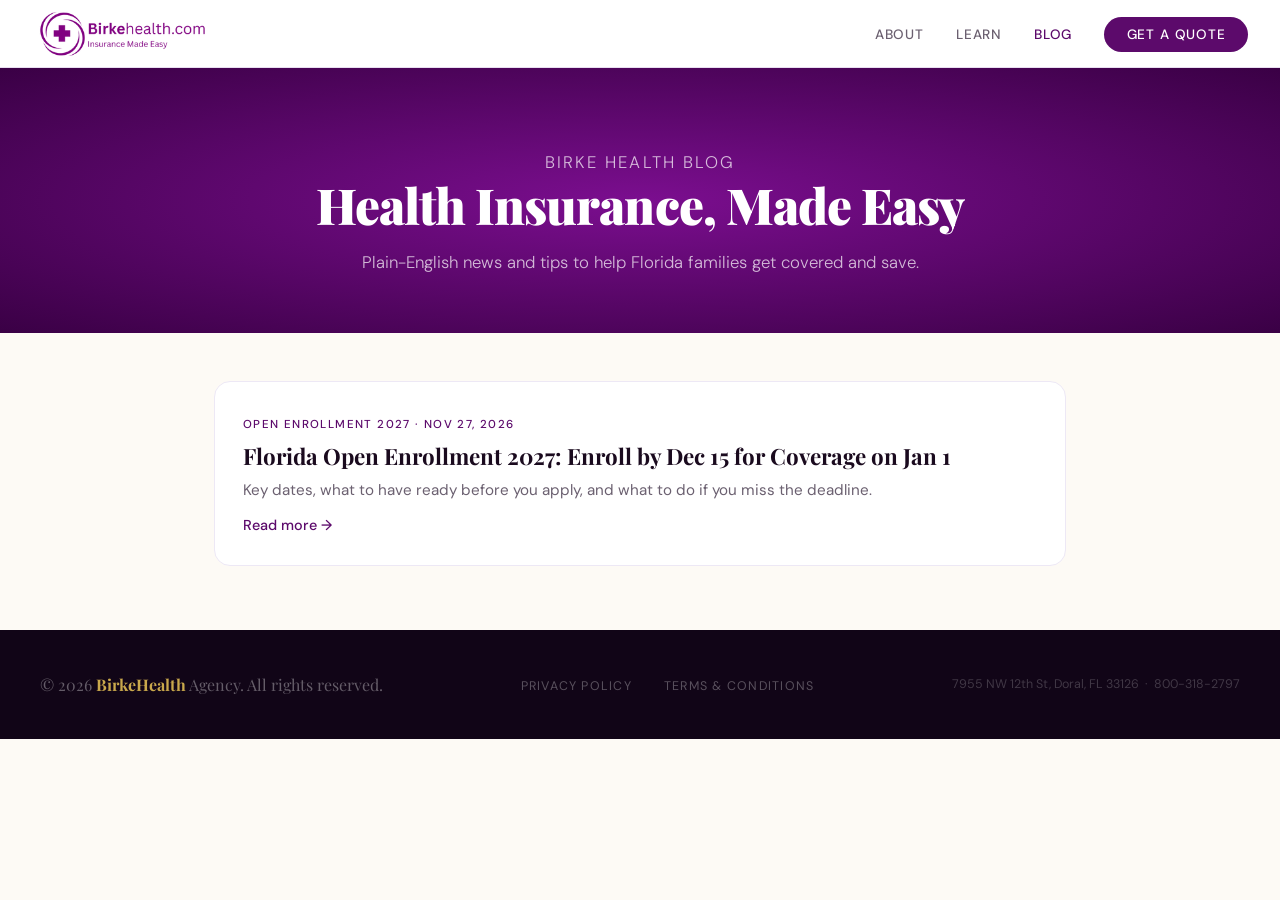
==== blog/index.html @ 6aa87f90 "Add blog with first article: Florida Open Enrollment 2027 deadlines - /blog/ index + article (dates " ====
<!DOCTYPE html>
<html lang="en">
<head>
  <meta charset="UTF-8">
  <meta name="viewport" content="width=device-width, initial-scale=1.0">
  <title>Health Insurance Blog: ACA Tips for Florida | Birke Health</title>
  <meta name="description" content="Plain-English health insurance news and tips for Florida families: Open Enrollment deadlines, saving on ACA plans, and how to get covered.">
  <link rel="canonical" href="https://birkehealth.com/blog/">
  <meta property="og:type" content="website">
  <meta property="og:site_name" content="Birke Health Agency">
  <meta property="og:locale" content="en_US">
  <meta property="og:url" content="https://birkehealth.com/blog/">
  <meta property="og:title" content="Health Insurance Blog: ACA Tips for Florida | Birke Health">
  <meta property="og:description" content="Plain-English health insurance news and tips for Florida families.">
  <meta property="og:image" content="https://birkehealth.com/og-image.png">
  <meta property="og:image:width" content="1200">
  <meta property="og:image:height" content="630">
  <meta name="twitter:card" content="summary_large_image">
  <link rel="preconnect" href="https://fonts.googleapis.com">
  <link rel="preconnect" href="https://fonts.gstatic.com" crossorigin>
  <link href="https://fonts.googleapis.com/css2?family=Playfair+Display:wght@700;900&family=DM+Sans:wght@300;400;500;700&display=swap" rel="stylesheet">
  <link rel="stylesheet" href="blog.css">
  <script src="../tracking.js"></script>
</head>
<body>

  <nav class="site-nav">
    <a href="/" class="nav-logo-img"><img src="../logo.webp" alt="Birkehealth.com – Insurance Made Easy"></a>
    <ul class="nav-links" id="navLinks">
      <li><a href="../about-us.html">About</a></li>
      <li><a href="../learn.html">Learn</a></li>
      <li><a href="./" class="active">Blog</a></li>
      <li><a href="/#quote" class="nav-cta">Get a Quote</a></li>
    </ul>
    <button class="hamburger" aria-label="Menu" id="menuBtn"><span></span><span></span><span></span></button>
  </nav>

  <header class="page-hero">
    <p class="page-hero-label">Birke Health Blog</p>
    <h1>Health Insurance, Made Easy</h1>
    <p>Plain-English news and tips to help Florida families get covered and save.</p>
  </header>

  <main class="post-list">
    <!-- Newest post first -->
    <a class="post-card" href="open-enrollment-2027-florida-deadlines.html">
      <span class="tag">Open Enrollment 2027 · Nov 27, 2026</span>
      <h2>Florida Open Enrollment 2027: Enroll by Dec 15 for Coverage on Jan 1</h2>
      <p>Key dates, what to have ready before you apply, and what to do if you miss the deadline.</p>
      <span class="more">Read more →</span>
    </a>
  </main>

  <footer>
    <div class="footer-inner">
      <p class="footer-brand">© 2026 <strong>BirkeHealth</strong> Agency. All rights reserved.</p>
      <ul class="footer-links">
        <li><a href="../privacy-policy.html">Privacy Policy</a></li>
        <li><a href="../terms-and-conditions.html">Terms &amp; Conditions</a></li>
      </ul>
      <p class="footer-copy">7955 NW 12th St, Doral, FL 33126 &nbsp;·&nbsp; <a href="tel:8003182797">800-318-2797</a></p>
    </div>
  </footer>

  <script>
    document.getElementById('menuBtn').addEventListener('click', function () {
      document.getElementById('navLinks').classList.toggle('open');
    });
  </script>
</body>
</html>
---- blog/blog.css ----
/* Birke Health — blog styles (shared by /blog/ pages) */
:root {
  --plum: #5C0A6B; --plum-light: #7B0E8F; --plum-pale: #f3e8f7;
  --gold: #C9A84C; --gold-light: #f0d88a; --cream: #FDFAF5; --ink: #1A0A1E; --muted: #6B6070; --white: #ffffff;
  --font-display: 'Playfair Display', Georgia, serif;
  --font-body: 'DM Sans', sans-serif;
}
*, *::before, *::after { box-sizing: border-box; margin: 0; padding: 0; }
html { scroll-behavior: smooth; }
body { font-family: var(--font-body); background: var(--cream); color: var(--ink); font-size: 17px; line-height: 1.7; }

/* NAV */
.site-nav { position: sticky; top: 0; z-index: 100; background: var(--white); border-bottom: 1px solid #e8dff0; padding: 0 2rem; display: flex; align-items: center; justify-content: space-between; height: 68px; }
.nav-logo-img img { height: 48px; width: auto; display: block; }
.nav-links { display: flex; gap: 2rem; list-style: none; }
.nav-links a { text-decoration: none; color: var(--muted); font-size: 0.85rem; font-weight: 500; letter-spacing: 0.06em; text-transform: uppercase; transition: color 0.2s; }
.nav-links a:hover, .nav-links a.active { color: var(--plum); }
.nav-cta { background: var(--plum); color: var(--white) !important; padding: 0.55rem 1.4rem; border-radius: 50px; }
.nav-cta:hover { background: var(--plum-light); }
.hamburger { display: none; background: none; border: none; cursor: pointer; padding: 0.5rem; flex-direction: column; gap: 5px; }
.hamburger span { display: block; width: 24px; height: 2px; background: var(--plum); }

/* HERO */
.page-hero { background: radial-gradient(ellipse at 50% 50%, #7B0E8F 0%, #3a0045 100%); padding: 4rem 2rem 3.5rem; text-align: center; }
.page-hero-label { display: inline-flex; align-items: center; gap: 0.5rem; font-size: 0.75rem; font-weight: 500; letter-spacing: 0.12em; text-transform: uppercase; color: var(--gold); margin-bottom: 1rem; }
.page-hero h1 { font-family: var(--font-display); font-size: clamp(2rem, 4.2vw, 3.1rem); font-weight: 900; color: var(--white); letter-spacing: -0.02em; line-height: 1.12; max-width: 900px; margin: 0 auto; }
.page-hero p { color: rgba(255,255,255,0.72); font-size: 1.05rem; font-weight: 300; margin: 1rem auto 0; max-width: 620px; }
.page-hero .meta { font-size: 0.85rem; color: rgba(255,255,255,0.55); margin-top: 1.25rem; }

/* ARTICLE */
.article { max-width: 760px; margin: 0 auto; padding: 3rem 1.5rem 2rem; }
.article h2 { font-family: var(--font-display); font-size: clamp(1.45rem, 2.6vw, 1.9rem); font-weight: 900; color: var(--ink); letter-spacing: -0.02em; line-height: 1.2; margin: 2.75rem 0 1rem; }
.article h3 { font-family: var(--font-display); font-size: 1.15rem; color: var(--plum); margin: 1.75rem 0 0.5rem; }
.article p { margin-bottom: 1.1rem; color: #2e2433; }
.article ul, .article ol { margin: 0 0 1.25rem 1.3rem; color: #2e2433; }
.article li { margin-bottom: 0.45rem; }
.article a { color: var(--plum); }
.article strong { color: var(--ink); }

.answer-box { background: var(--white); border: 1px solid #e3d3ec; border-left: 5px solid var(--gold); border-radius: 12px; padding: 1.4rem 1.5rem; margin: 0 0 2rem; }
.answer-box .label { font-size: 0.72rem; letter-spacing: 0.14em; text-transform: uppercase; color: var(--plum); font-weight: 500; margin-bottom: 0.4rem; }
.answer-box p:last-child { margin-bottom: 0; }

.dates { width: 100%; border-collapse: collapse; margin: 0.5rem 0 1.5rem; background: var(--white); border-radius: 12px; overflow: hidden; box-shadow: 0 2px 14px rgba(92,10,107,0.06); }
.dates th, .dates td { padding: 0.85rem 1rem; text-align: left; border-bottom: 1px solid #efe7f3; vertical-align: top; }
.dates th { background: var(--plum); color: var(--white); font-weight: 500; font-size: 0.85rem; letter-spacing: 0.04em; }
.dates td:first-child { font-weight: 700; color: var(--plum); white-space: nowrap; }
.dates tr.hl td { background: #fbf5e6; }

.inline-cta { background: var(--plum-pale); border: 1px solid #ddc8ea; border-radius: 14px; padding: 1.4rem 1.5rem; margin: 2rem 0; display: flex; flex-wrap: wrap; align-items: center; justify-content: space-between; gap: 1rem; }
.inline-cta p { margin: 0; font-weight: 500; color: var(--ink); }
.btn-gold { display: inline-flex; align-items: center; gap: 0.5rem; background: var(--gold); color: var(--ink) !important; padding: 0.8rem 1.6rem; border-radius: 50px; font-weight: 700; font-size: 0.95rem; text-decoration: none; box-shadow: 0 4px 20px rgba(201,168,76,0.3); }
.btn-gold:hover { transform: translateY(-2px); }

.faq details { background: var(--white); border: 1px solid #ede8f5; border-radius: 12px; margin-bottom: 0.75rem; padding: 0 1.25rem; }
.faq summary { cursor: pointer; padding: 1rem 0; font-weight: 500; color: var(--ink); list-style: none; display: flex; justify-content: space-between; gap: 1rem; }
.faq summary::after { content: '+'; color: var(--plum); font-size: 1.3rem; line-height: 1; }
.faq details[open] summary::after { content: '–'; }
.faq details p { padding-bottom: 1rem; margin: 0; color: var(--muted); }

.sources { font-size: 0.88rem; color: var(--muted); border-top: 1px solid #e8dff0; margin-top: 2.5rem; padding-top: 1.25rem; }
.sources ul { margin-left: 1.1rem; }
.disclaimer { font-size: 0.82rem; color: var(--muted); margin-top: 1rem; }

/* BLOG INDEX */
.post-list { max-width: 900px; margin: 0 auto; padding: 3rem 1.5rem 4rem; display: grid; gap: 1.25rem; }
.post-card { display: block; background: var(--white); border: 1px solid #ede8f5; border-radius: 16px; padding: 1.6rem 1.75rem; text-decoration: none; color: var(--ink); transition: transform 0.2s, box-shadow 0.2s, border-color 0.2s; }
.post-card:hover { transform: translateY(-3px); box-shadow: 0 12px 32px rgba(92,10,107,0.1); border-color: var(--plum); }
.post-card .tag { font-size: 0.72rem; letter-spacing: 0.12em; text-transform: uppercase; color: var(--plum); font-weight: 500; }
.post-card h2 { font-family: var(--font-display); font-size: 1.4rem; line-height: 1.25; margin: 0.35rem 0 0.5rem; }
.post-card p { color: var(--muted); font-size: 0.95rem; }
.post-card .more { color: var(--plum); font-weight: 500; font-size: 0.9rem; margin-top: 0.6rem; display: inline-block; }

/* QUOTE SECTION (dark) */
section.contact-section { background: var(--ink); padding: 4.5rem 1.5rem; }
.quote-wrap { max-width: 720px; margin: 0 auto; scroll-margin-top: 90px; }
.quote-title { font-family: var(--font-display); font-size: 1.9rem; color: var(--white); margin-bottom: 0.4rem; }
.quote-intro { color: rgba(255,255,255,0.6); font-size: 0.95rem; margin-bottom: 1.5rem; }
.contact-form { display: flex; flex-direction: column; gap: 1.1rem; }
.form-row { display: grid; grid-template-columns: 1fr 1fr; gap: 1rem; }
.form-group { display: flex; flex-direction: column; gap: 0.4rem; }
.form-group label { font-size: 0.75rem; font-weight: 500; letter-spacing: 0.08em; text-transform: uppercase; color: rgba(255,255,255,0.55); }
.form-group input, .form-group select { background: rgba(255,255,255,0.06); border: 1px solid rgba(255,255,255,0.14); border-radius: 10px; padding: 0.8rem 1rem; color: var(--white); font-family: var(--font-body); font-size: 0.95rem; outline: none; }
.form-group input::placeholder { color: rgba(255,255,255,0.25); }
.form-group input:focus, .form-group select:focus { border-color: var(--gold); }
.form-group select option { color: var(--ink); }
.form-group input[type="date"] { color-scheme: dark; }
.quote-consent label { display: flex; gap: 0.75rem; align-items: flex-start; font-size: 0.75rem; line-height: 1.55; color: rgba(255,255,255,0.6); cursor: pointer; }
.quote-consent strong { color: rgba(255,255,255,0.85); }
.quote-consent input { margin-top: 0.2rem; width: 18px; height: 18px; flex-shrink: 0; accent-color: var(--gold); }
.has-error input, .has-error select { border-color: #ff8a80 !important; }
.field-error { color: #ff8a80; font-size: 0.8rem; }
.quote-consent .field-error { display: block; margin: 0.4rem 0 0 1.9rem; }
.quote-status { color: #ff8a80; font-size: 0.9rem; min-height: 1em; }
.btn-form { display: inline-flex; align-items: center; justify-content: center; gap: 0.5rem; background: var(--gold); color: var(--ink); padding: 0.9rem 2rem; border-radius: 50px; font-weight: 700; font-size: 0.95rem; border: none; cursor: pointer; font-family: var(--font-body); align-self: flex-start; box-shadow: 0 4px 20px rgba(201,168,76,0.3); }
.btn-form:disabled { opacity: 0.6; cursor: wait; }
.quote-form[hidden] { display: none !important; }
.quote-hp { position: absolute; left: -10000px; width: 1px; height: 1px; overflow: hidden; }
.form-success { display: none; background: rgba(201,168,76,0.12); border: 1px solid var(--gold); border-radius: 12px; padding: 1.2rem; color: var(--gold); text-align: center; }
.quote-success:not([hidden]) { display: block; }
.quote-success a { color: var(--gold-light); }

/* FOOTER */
footer { background: #110517; padding: 2.5rem 2rem; }
.footer-inner { max-width: 1200px; margin: 0 auto; display: flex; flex-wrap: wrap; align-items: center; justify-content: space-between; gap: 1.5rem; }
.footer-brand { font-family: var(--font-display); font-size: 1rem; color: rgba(255,255,255,0.35); }
.footer-brand strong { color: var(--gold); }
.footer-links { display: flex; gap: 2rem; list-style: none; }
.footer-links a { font-size: 0.78rem; text-transform: uppercase; letter-spacing: 0.1em; color: rgba(255,255,255,0.3); text-decoration: none; }
.footer-links a:hover { color: var(--gold); }
.footer-copy { font-size: 0.78rem; color: rgba(255,255,255,0.2); }
.footer-copy a { color: inherit; text-decoration: none; }

@media (max-width: 760px) {
  .nav-links { display: none; }
  .nav-links.open { display: flex; flex-direction: column; position: absolute; top: 68px; left: 0; right: 0; background: #fff; padding: 1.5rem 2rem; border-bottom: 1px solid #ede8f5; gap: 1.2rem; }
  .hamburger { display: flex; }
  .form-row { grid-template-columns: 1fr; }
  .footer-inner { flex-direction: column; text-align: center; }
  .dates td:first-child { white-space: normal; }
}
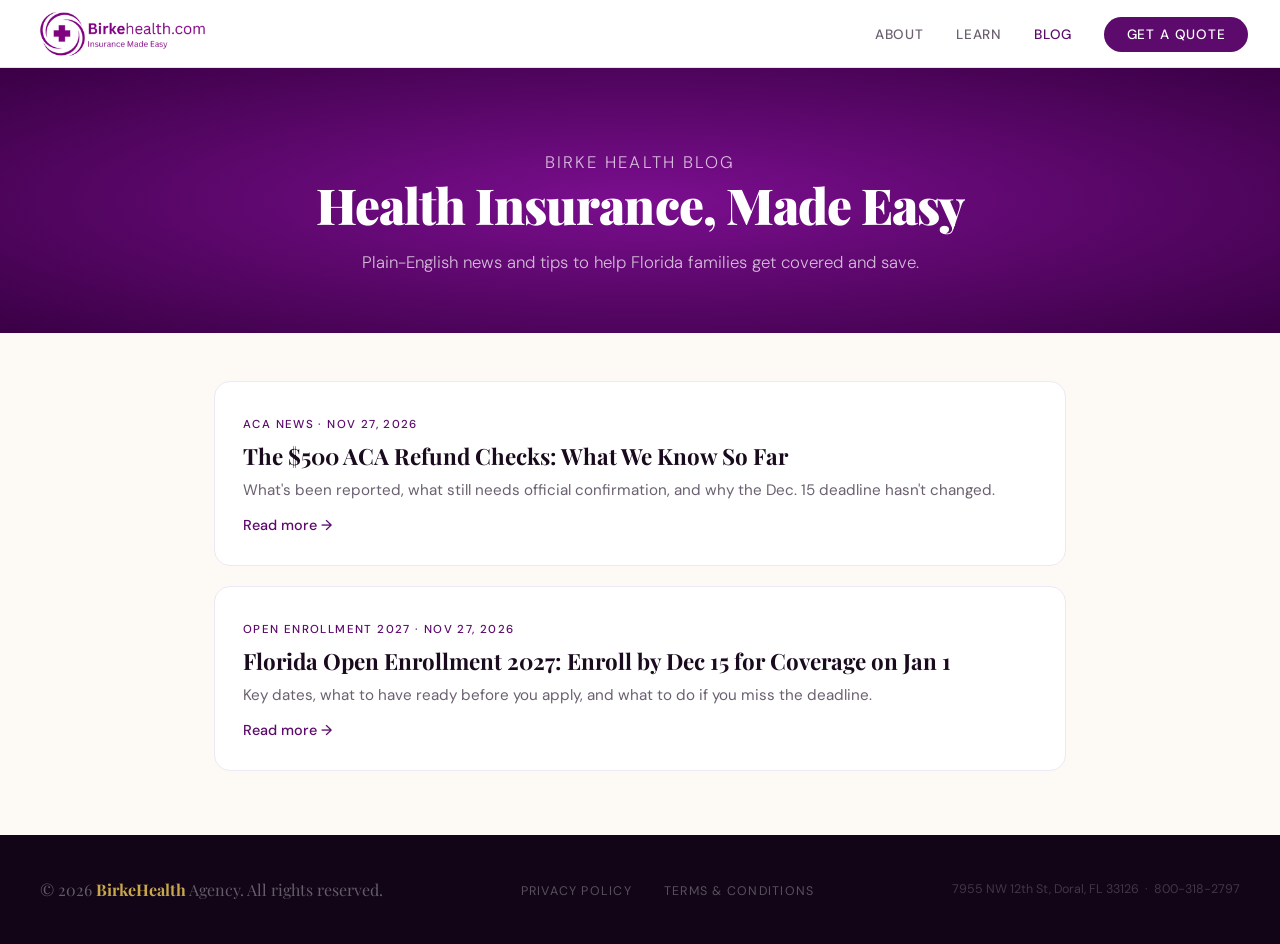
==== commit 42032e08: "Add blog article: $500 ACA refund checks — what we know so far Co-Authored-By: Claude Opus 5.5 <nore" ====
--- a/blog/index.html
+++ b/blog/index.html
@@ -43,6 +43,12 @@
 
   <main class="post-list">
     <!-- Newest post first -->
+    <a class="post-card" href="aca-refund-checks-2026.html">
+      <span class="tag">ACA News · Nov 27, 2026</span>
+      <h2>The $500 ACA Refund Checks: What We Know So Far</h2>
+      <p>What's been reported, what still needs official confirmation, and why the Dec. 15 deadline hasn't changed.</p>
+      <span class="more">Read more →</span>
+    </a>
     <a class="post-card" href="open-enrollment-2027-florida-deadlines.html">
       <span class="tag">Open Enrollment 2027 · Nov 27, 2026</span>
       <h2>Florida Open Enrollment 2027: Enroll by Dec 15 for Coverage on Jan 1</h2>
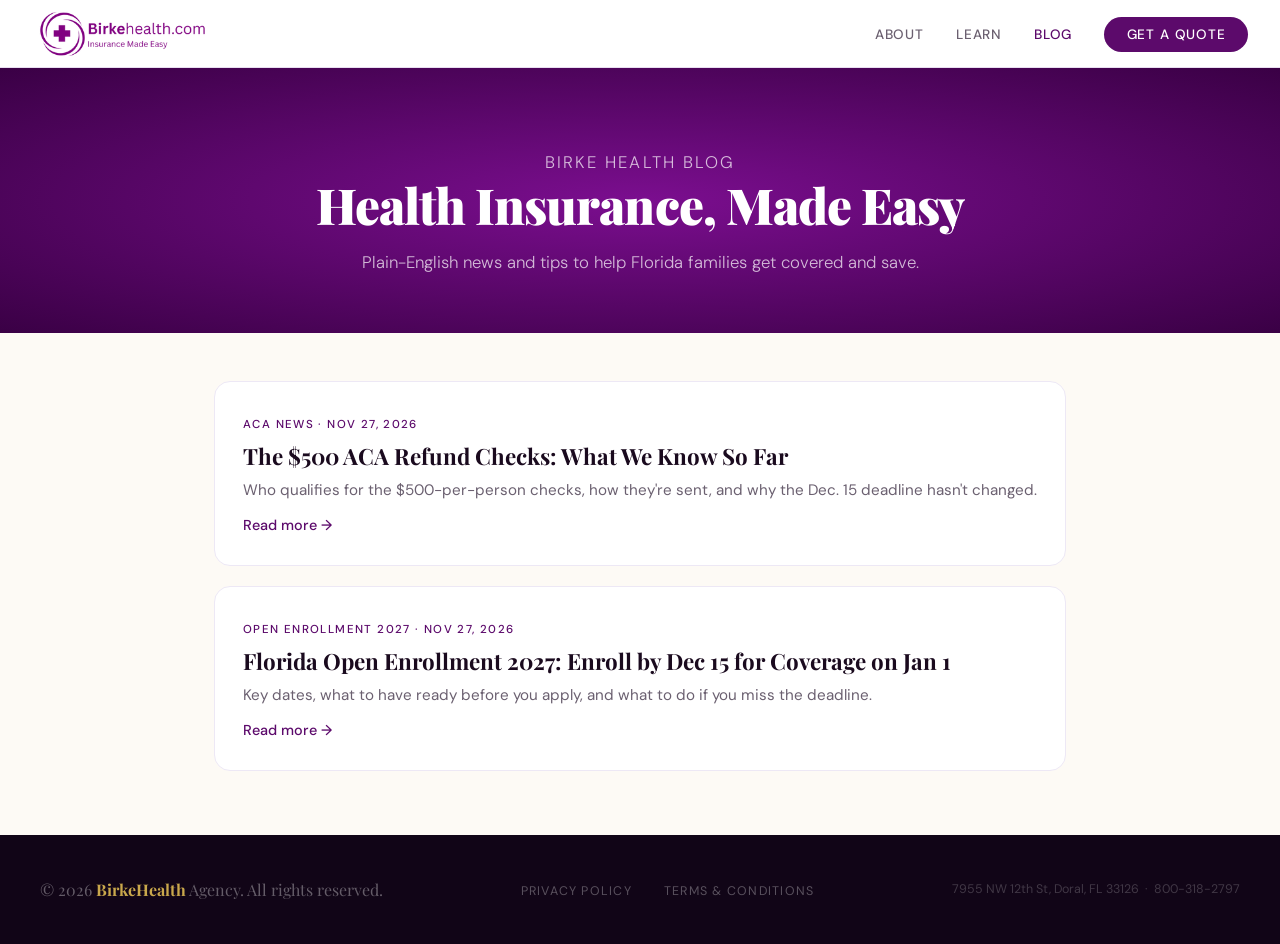
==== commit 4f151754: "Update $500 ACA refund article with confirmed details Add eligibility, amount, states, and mailing d" ====
--- a/blog/index.html
+++ b/blog/index.html
@@ -46,7 +46,7 @@
     <a class="post-card" href="aca-refund-checks-2026.html">
       <span class="tag">ACA News · Nov 27, 2026</span>
       <h2>The $500 ACA Refund Checks: What We Know So Far</h2>
-      <p>What's been reported, what still needs official confirmation, and why the Dec. 15 deadline hasn't changed.</p>
+      <p>Who qualifies for the $500-per-person checks, how they're sent, and why the Dec. 15 deadline hasn't changed.</p>
       <span class="more">Read more →</span>
     </a>
     <a class="post-card" href="open-enrollment-2027-florida-deadlines.html">
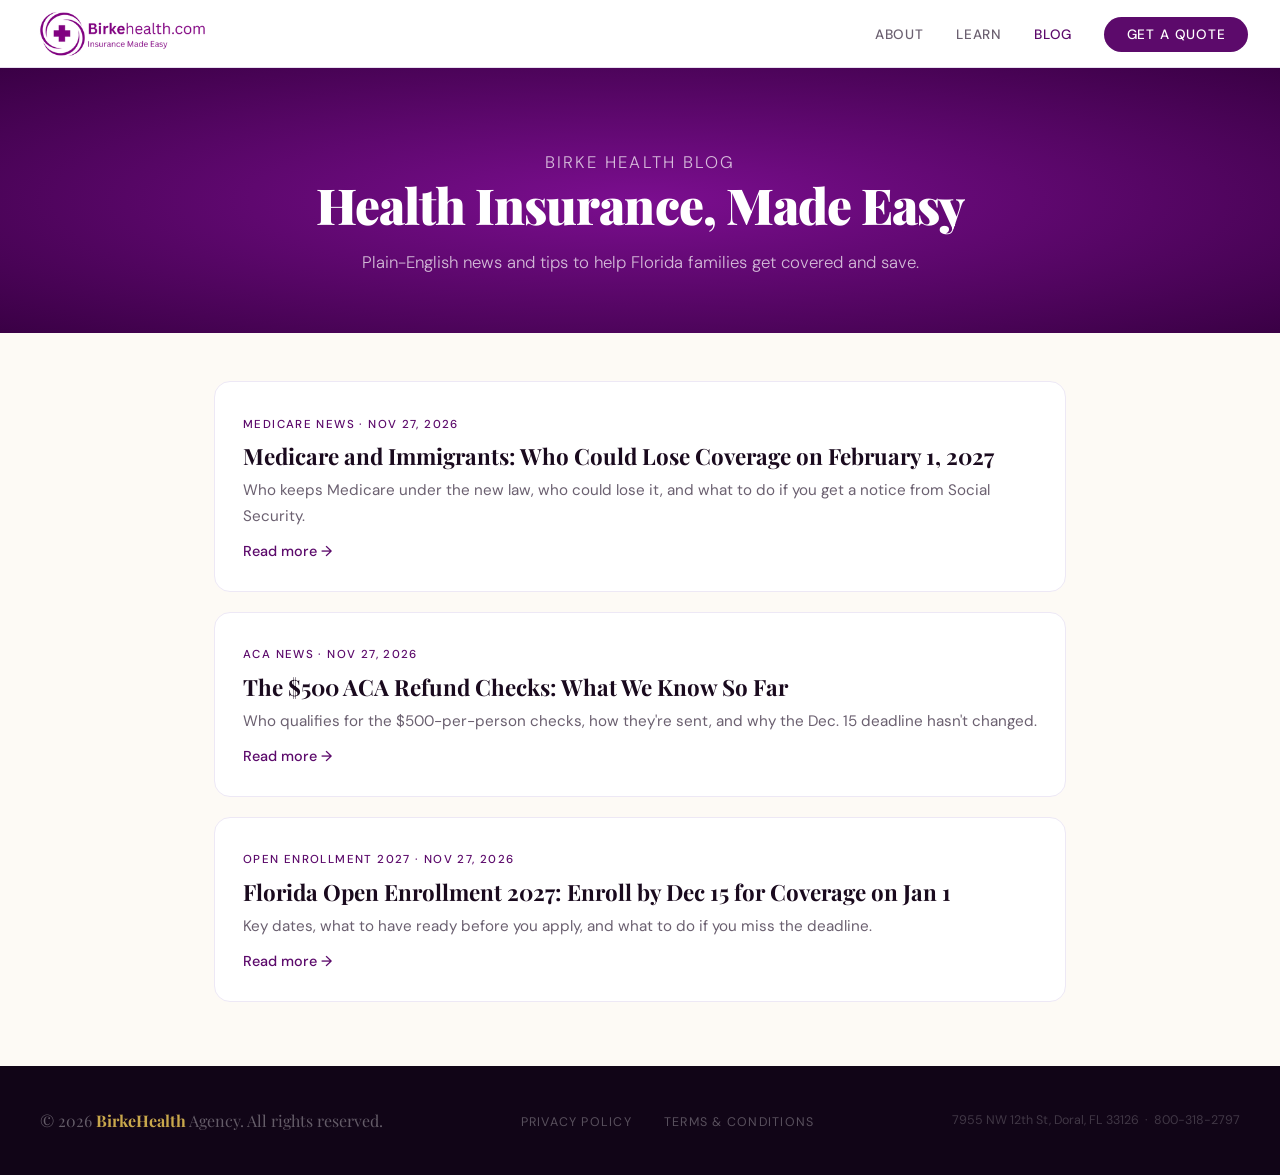
==== commit efef21b6: "Blog: Medicare and immigrants — who could lose coverage Feb 1, 2027 (BIRKE #5) Facts verified in the" ====
--- a/blog/index.html
+++ b/blog/index.html
@@ -43,6 +43,12 @@
 
   <main class="post-list">
     <!-- Newest post first -->
+    <a class="post-card" href="medicare-immigrants-february-2027.html">
+      <span class="tag">Medicare News · Nov 27, 2026</span>
+      <h2>Medicare and Immigrants: Who Could Lose Coverage on February 1, 2027</h2>
+      <p>Who keeps Medicare under the new law, who could lose it, and what to do if you get a notice from Social Security.</p>
+      <span class="more">Read more →</span>
+    </a>
     <a class="post-card" href="aca-refund-checks-2026.html">
       <span class="tag">ACA News · Nov 27, 2026</span>
       <h2>The $500 ACA Refund Checks: What We Know So Far</h2>
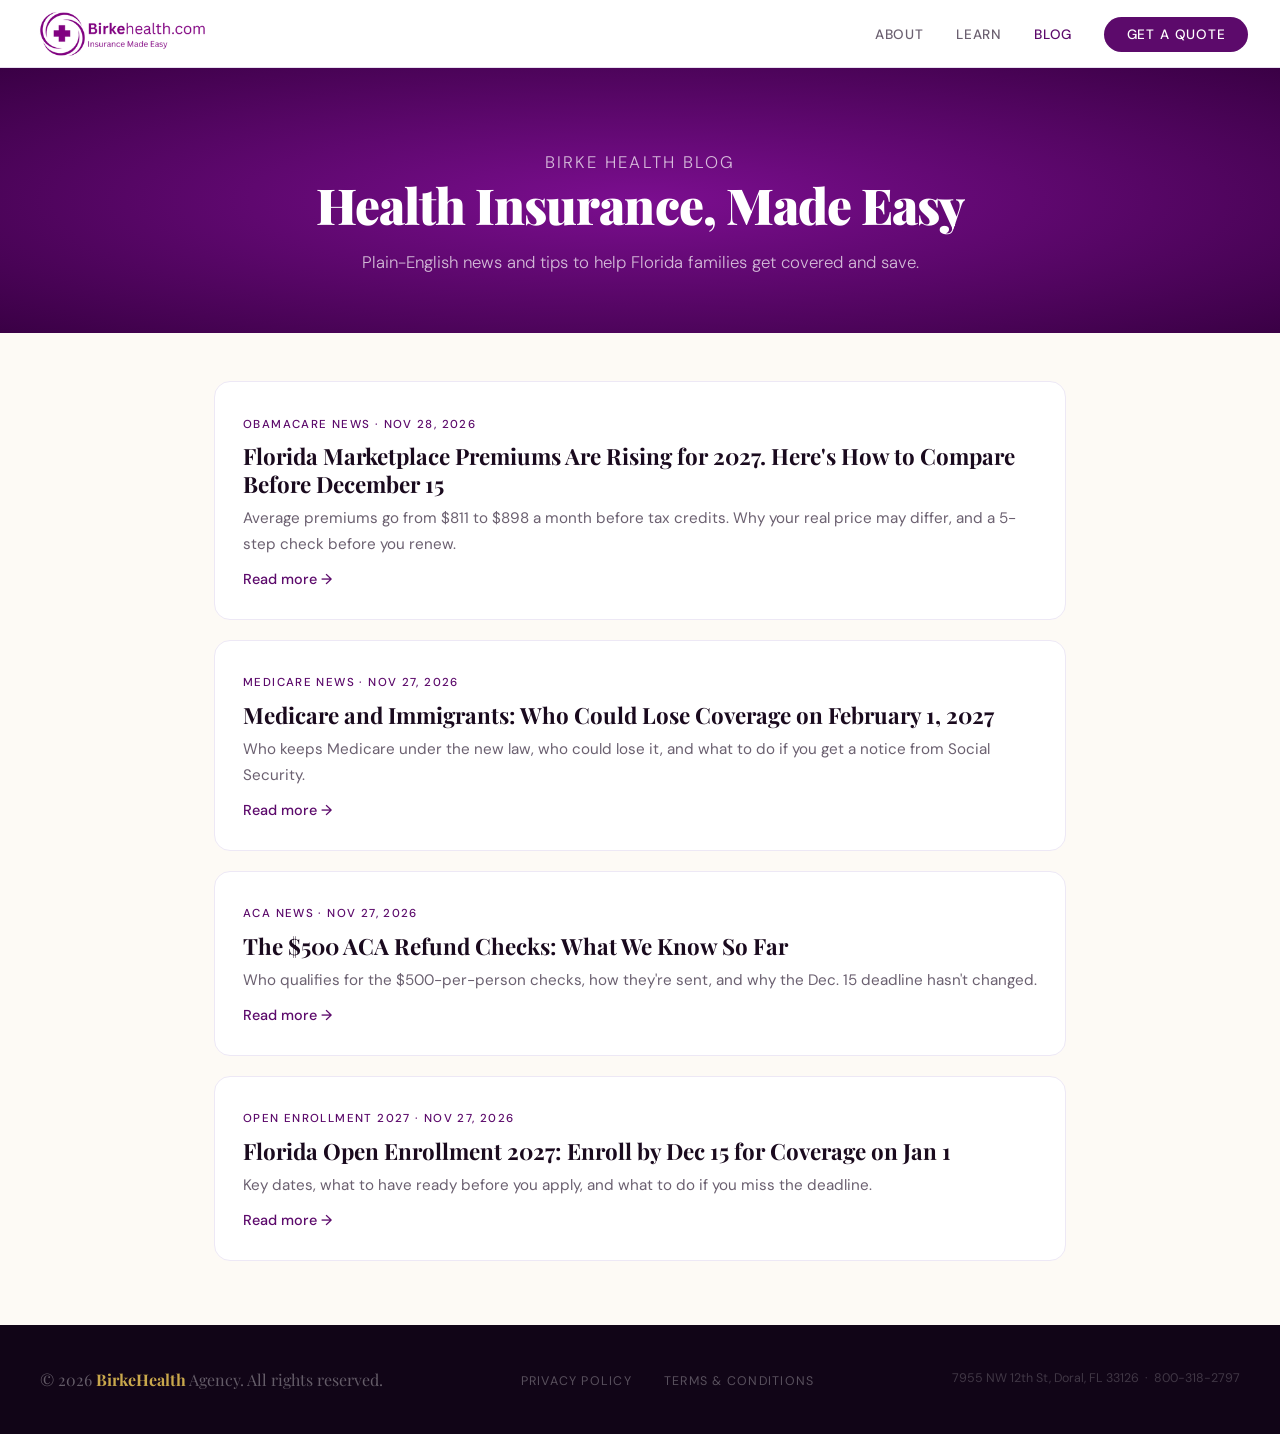
==== commit 0b2dd483: "Blog: Florida 2027 Marketplace premiums rising 10.4% - how to compare (BIRKE #3) Co-Authored-By: Cla" ====
--- a/blog/index.html
+++ b/blog/index.html
@@ -43,6 +43,12 @@
 
   <main class="post-list">
     <!-- Newest post first -->
+    <a class="post-card" href="florida-2027-premium-increase.html">
+      <span class="tag">Obamacare News · Nov 28, 2026</span>
+      <h2>Florida Marketplace Premiums Are Rising for 2027. Here's How to Compare Before December 15</h2>
+      <p>Average premiums go from $811 to $898 a month before tax credits. Why your real price may differ, and a 5-step check before you renew.</p>
+      <span class="more">Read more →</span>
+    </a>
     <a class="post-card" href="medicare-immigrants-february-2027.html">
       <span class="tag">Medicare News · Nov 27, 2026</span>
       <h2>Medicare and Immigrants: Who Could Lose Coverage on February 1, 2027</h2>
